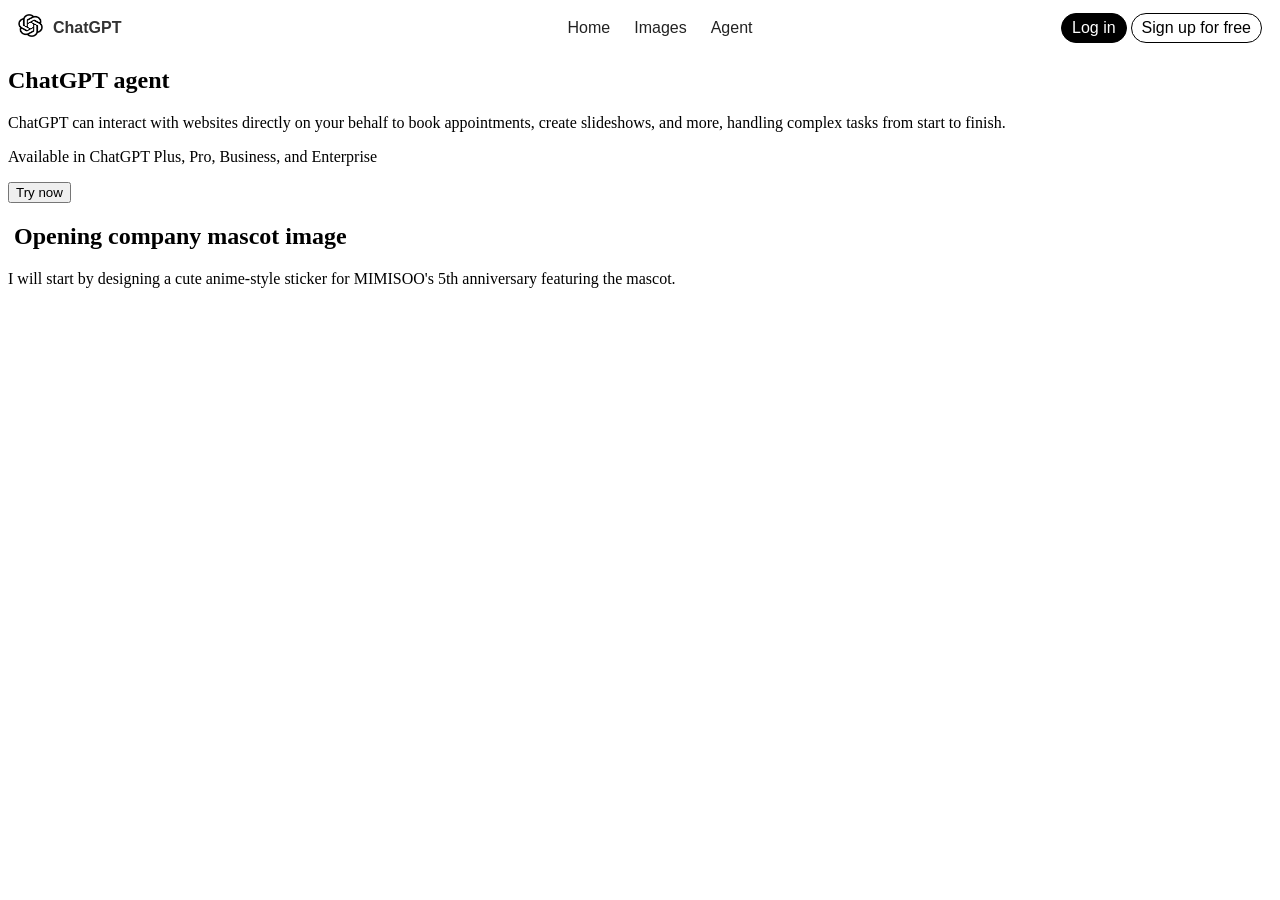
==== agent.html @ e6795240 "first commit" ====
<!DOCTYPE html>
<html lang="en">
<head>
  <meta charset="UTF-8">
  <meta name="viewport" content="width=device-width, initial-scale=1.0">
  <title>ChatGPT agent</title>
  <link rel="stylesheet" href="css/agent.css">
</head>
<body>

  <header id="top-bar">
    <a href="index.html" id="logo">
      <img src="img/chatgpt-icon.png" alt="ChatGPT icon">
      <span>ChatGPT</span>
    </a>

    <div id="user-actions">
      <button type="button" id="login-btn">Log in</button>
      <button type="button" id="signup-btn">Sign up for free</button>
    </div>

    <nav id="main-nav">
      <ul>
        <li><a href="index.html">Home</a></li>
        <li><a href="images.html">Images</a></li>
        <li><a href="agent.html">Agent</a></li>
      </ul>
    </nav>
  </header>

  <main>
    <section id="agent-text">
      <h1>ChatGPT agent</h1>
      <p class="description">
        ChatGPT can interact with websites directly on your behalf to book appointments,
        create slideshows, and more, handling complex tasks from start to finish.
      </p>
      <p class="availability">Available in ChatGPT Plus, Pro, Business, and Enterprise</p>
      <button type="button" id="try-btn">Try now</button>
    </section>

    <section id="agent-visual">
      <div class="info-box">
        <h2>
          <img src="img/lightbulb.png" alt="" class="bulb-icon">
          Opening company mascot image
        </h2>
        <p>
          I will start by designing a cute anime-style sticker for
          MIMISOO's 5th anniversary featuring the mascot.
        </p>
      </div>
    </section>
  </main>

</body>
</html>
---- css/agent.css ----
header {
  position: relative;
}

#logo {
  display: inline-block;
  position: absolute;
  left: 0;
  padding:  5px 10px;
  text-decoration: none;
  position: relative;
}

#logo img {
  width: 25px;
  height: 25px;
  margin-right: 10px;
}

#logo span {
  font-size: 1em;
  font-weight: bold;
  color: #333;
  position: absolute;
  top: 50%;
  transform: translateY(-50%);
  font-family: Arial, sans-serif;
}

#user-actions {
  position: absolute;
  right: 0;
  top: 0;
  padding: 5px 10px;
}

#user-actions button {
  font-size: 1em;
  cursor: pointer;
}

#login-btn {
  color: #fff;
  padding: 5px 10px;
  background-color: #000000;
  border: 1px solid #000000;
  border-radius: 15px;
}

#signup-btn {
  color: #000000;
  padding: 5px 10px;
  background-color: #fff;
  border: 1px solid #000000;
  border-radius: 15px;
}

#help-btn {
  color: #000000;
  padding: 5px 10px;
  margin-left: 10px;
  background-color: #fff;
  border: 1px solid #000000;
  border-radius: 15px;
}

#main-nav {
  position: absolute;
  top: 50%;
  left: 50%;
  transform: translate(-50%, -50%);
}

#main-nav ul li{
  display: inline-block;
  margin: 0 10px;
  text-decoration: none;
  color: #000000;
  font-size: 1em;
  font-family: Arial, sans-serif;
}

#main-nav ul li a {
  text-decoration: none;
  color: #222222;
  font-size: 1em;
  font-family: Arial, sans-serif;
}
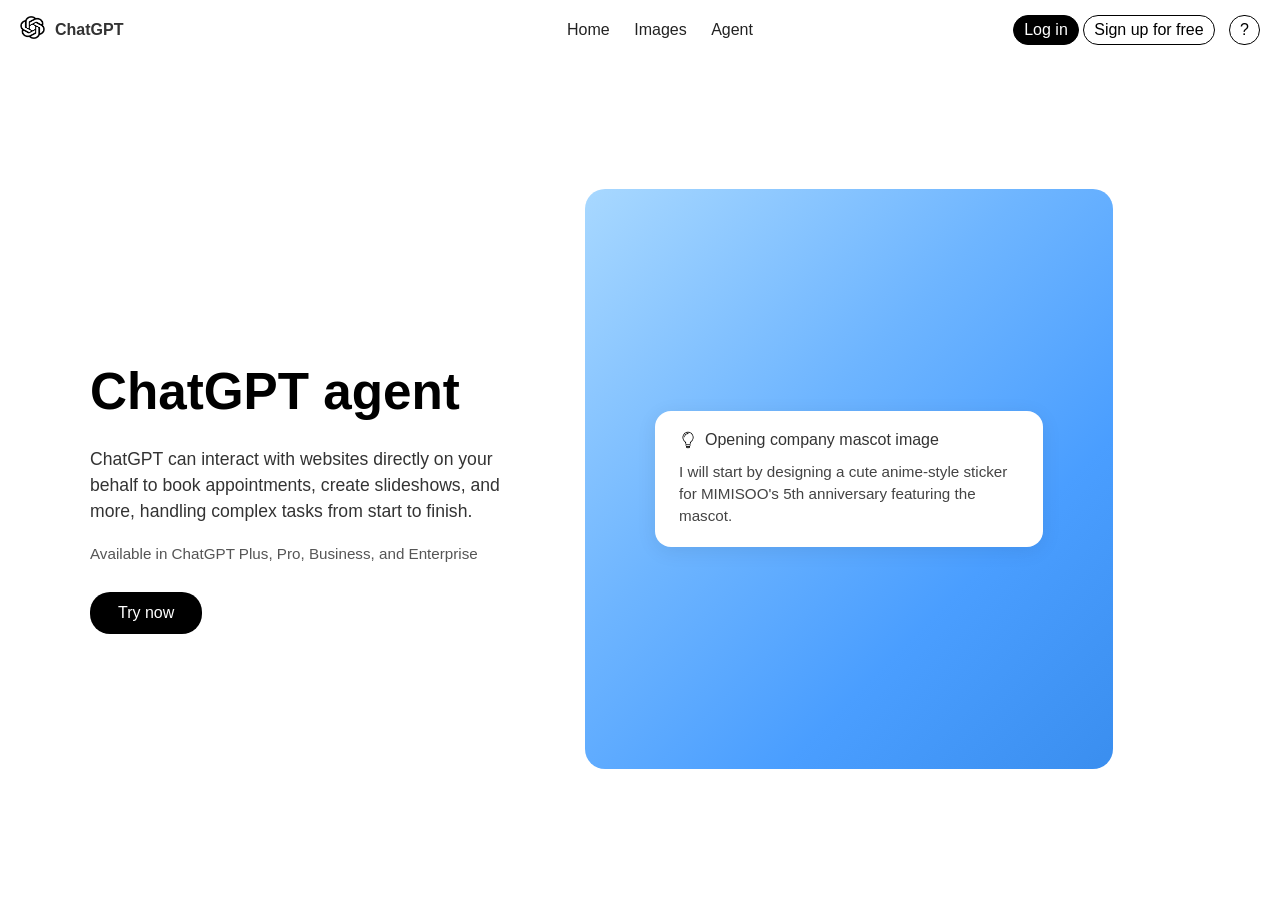
==== commit af46c415: "finish the style" ====
--- a/agent.html
+++ b/agent.html
@@ -1,11 +1,13 @@
 <!DOCTYPE html>
 <html lang="en">
+
 <head>
   <meta charset="UTF-8">
   <meta name="viewport" content="width=device-width, initial-scale=1.0">
   <title>ChatGPT agent</title>
   <link rel="stylesheet" href="css/agent.css">
 </head>
+
 <body>
 
   <header id="top-bar">
@@ -17,6 +19,7 @@
     <div id="user-actions">
       <button type="button" id="login-btn">Log in</button>
       <button type="button" id="signup-btn">Sign up for free</button>
+      <button type="button" id="help-btn" aria-label="Help">?</button>
     </div>
 
     <nav id="main-nav">
@@ -42,7 +45,7 @@
     <section id="agent-visual">
       <div class="info-box">
         <h2>
-          <img src="img/lightbulb.png" alt="" class="bulb-icon">
+          <img src="img/bulb.png" alt="" class="bulb-icon">
           Opening company mascot image
         </h2>
         <p>
@@ -54,4 +57,5 @@
   </main>
 
 </body>
+
 </html>
--- a/css/agent.css
+++ b/css/agent.css
@@ -1,5 +1,6 @@
 header {
   position: relative;
+  margin: 10px;
 }
 
 #logo {
@@ -24,7 +25,7 @@
   position: absolute;
   top: 50%;
   transform: translateY(-50%);
-  font-family: Arial, sans-serif;
+  font-family: 'Ubuntu', Arial, sans-serif;
 }
 
 #user-actions {
@@ -77,12 +78,120 @@
   text-decoration: none;
   color: #000000;
   font-size: 1em;
-  font-family: Arial, sans-serif;
+  font-family: inherit;
 }
 
 #main-nav ul li a {
   text-decoration: none;
   color: #222222;
   font-size: 1em;
+  font-family: inherit;
+}
+
+body {
+  margin: 0;
+  padding: 0;
+  font-family: Arial, sans-serif;
+  background-color: #ffffff;
+}
+
+main {
+  width: 90%;
+  max-width: 1100px;
+  margin: 0 auto;
+  overflow: hidden;
+  min-height: calc(100vh - 60px);
+  display: flex;
+  align-items: center;
+}
+
+#agent-text {
+  float: left;
+  width: 45%;
+  padding-top: 40px;
+}
+
+#agent-text h1 {
+  font-size: 3.2em;
+  font-weight: bold;
+  color: #000000;
+  margin: 0 0 25px 0;
+  line-height: 1.1;
   font-family: Arial, sans-serif;
 }
+
+#agent-text .description {
+  font-size: 1.1em;
+  color: #333333;
+  line-height: 1.5;
+  margin: 0 0 20px 0;
+  max-width: 420px;
+}
+
+#agent-text .availability {
+  font-size: 0.95em;
+  color: #555555;
+  margin: 0 0 30px 0;
+}
+
+#try-btn {
+  background-color: #000000;
+  color: #ffffff;
+  border: none;
+  border-radius: 20px;
+  padding: 12px 28px;
+  font-size: 1em;
+  cursor: pointer;
+  font-family: Arial, sans-serif;
+}
+
+#agent-visual {
+  float: right;
+  width: 48%;
+  position: relative;
+}
+
+#agent-visual {
+  height: 580px;
+  background: linear-gradient(135deg, #a8d8ff 0%, #6eb5ff 40%, #4a9eff 70%, #3a8eef 100%);
+  border-radius: 20px;
+  position: relative;
+}
+
+.info-box {
+  position: absolute;
+  top: 50%;
+  left: 50%;
+  transform: translate(-50%, -50%);
+  background-color: #ffffff;
+  border-radius: 16px;
+  padding: 20px 24px;
+  width: 80%;
+  max-width: 340px;
+  box-shadow: 0 4px 20px rgba(0, 0, 0, 0.08);
+}
+
+.info-box h2 {
+  font-size: 1em;
+  font-weight: normal;
+  color: #333333;
+  margin: 0 0 12px 0;
+  display: flex;
+  align-items: center;
+  font-family: Arial, sans-serif;
+}
+
+.info-box .bulb-icon {
+  width: 18px;
+  height: 18px;
+  margin-right: 8px;
+  vertical-align: middle;
+}
+
+.info-box p {
+  font-size: 0.95em;
+  color: #444444;
+  line-height: 1.45;
+  margin: 0;
+  font-family: Arial, sans-serif;
+}
